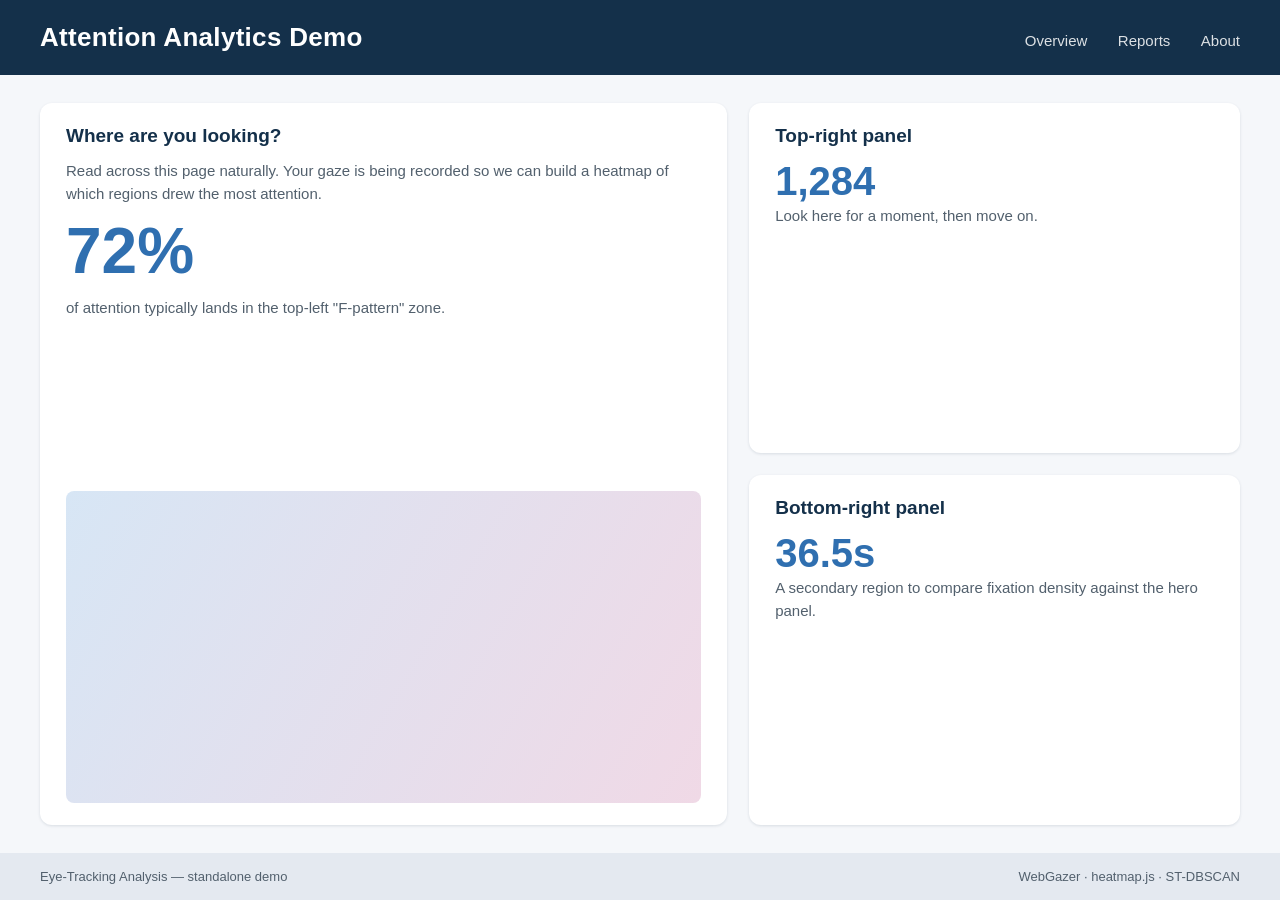
==== frontend/sample-page.html @ 4fcb4b33 "initial setup for Webgazer.js files (frontend, backend)" ====
<!doctype html>
<html lang="en">
<head>
  <meta charset="utf-8" />
  <meta name="viewport" content="width=device-width, initial-scale=1" />
  <title>Sample Page</title>
  <style>
    * { box-sizing: border-box; margin: 0; padding: 0; }
    html, body { width: 100%; height: 100%; overflow: hidden; }
    body {
      font-family: -apple-system, BlinkMacSystemFont, "Segoe UI", Roboto, Helvetica, Arial, sans-serif;
      color: #1f2933;
      background: #f5f7fa;
      display: grid;
      grid-template-rows: auto 1fr auto;
      height: 100vh;
    }
    header {
      background: #14304a;
      color: #fff;
      padding: 22px 40px;
      display: flex;
      align-items: baseline;
      justify-content: space-between;
    }
    header h1 { font-size: 26px; letter-spacing: .3px; }
    header nav span { margin-left: 26px; font-size: 15px; opacity: .85; }
    main {
      display: grid;
      grid-template-columns: 1.4fr 1fr;
      grid-template-rows: 1fr 1fr;
      gap: 22px;
      padding: 28px 40px;
    }
    .card {
      background: #fff;
      border-radius: 12px;
      padding: 22px 26px;
      box-shadow: 0 1px 3px rgba(16,42,67,.12);
      display: flex;
      flex-direction: column;
    }
    .card h2 { font-size: 19px; margin-bottom: 12px; color: #14304a; }
    .card p { font-size: 15px; line-height: 1.55; color: #52606d; }
    .hero { grid-row: 1 / span 2; }
    .hero .big-number { font-size: 64px; font-weight: 700; color: #2f6fb0; margin: 8px 0; }
    .stat { font-size: 40px; font-weight: 700; color: #2f6fb0; }
    .swatch {
      margin-top: auto;
      height: 46%;
      border-radius: 8px;
      background: linear-gradient(120deg, #d7e6f5, #f0d9e6);
    }
    footer {
      background: #e4e9f0;
      padding: 16px 40px;
      font-size: 13px;
      color: #52606d;
      display: flex;
      justify-content: space-between;
    }
  </style>
</head>
<body>
  <header>
    <h1 id="site-title">Attention Analytics Demo</h1>
    <nav>
      <span id="nav-overview">Overview</span>
      <span id="nav-reports">Reports</span>
      <span id="nav-about">About</span>
    </nav>
  </header>

  <main>
    <section class="card hero" id="card-hero">
      <h2>Where are you looking?</h2>
      <p>Read across this page naturally. Your gaze is being recorded so we can
         build a heatmap of which regions drew the most attention.</p>
      <div class="big-number" id="hero-number">72%</div>
      <p>of attention typically lands in the top-left "F-pattern" zone.</p>
      <div class="swatch" id="hero-swatch"></div>
    </section>

    <section class="card" id="card-stat-a">
      <h2>Top-right panel</h2>
      <div class="stat" id="stat-a">1,284</div>
      <p>Look here for a moment, then move on.</p>
    </section>

    <section class="card" id="card-stat-b">
      <h2>Bottom-right panel</h2>
      <div class="stat" id="stat-b">36.5s</div>
      <p>A secondary region to compare fixation density against the hero panel.</p>
    </section>
  </main>

  <footer>
    <span id="footer-left">Eye-Tracking Analysis &mdash; standalone demo</span>
    <span id="footer-right">WebGazer &middot; heatmap.js &middot; ST-DBSCAN</span>
  </footer>
</body>
</html>
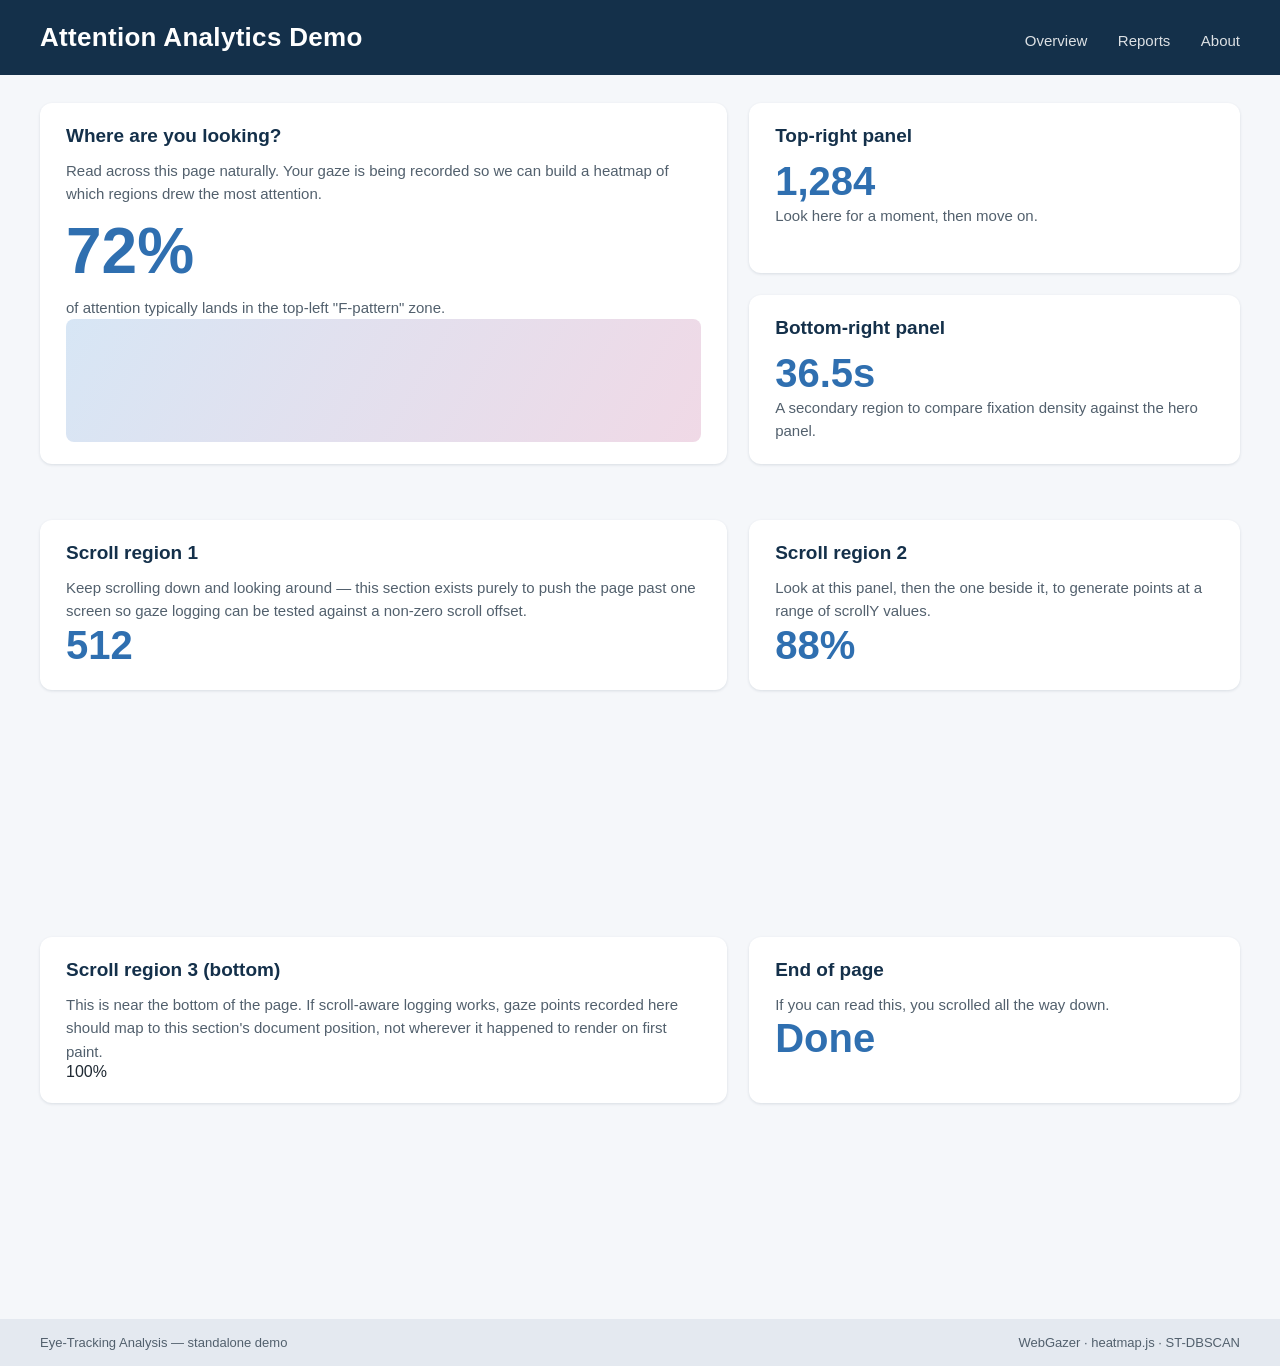
==== commit af4cba04: "make the sample page scrollable" ====
--- a/frontend/sample-page.html
+++ b/frontend/sample-page.html
@@ -6,14 +6,12 @@
   <title>Sample Page</title>
   <style>
     * { box-sizing: border-box; margin: 0; padding: 0; }
-    html, body { width: 100%; height: 100%; overflow: hidden; }
+    html, body { width: 100%; }
     body {
       font-family: -apple-system, BlinkMacSystemFont, "Segoe UI", Roboto, Helvetica, Arial, sans-serif;
       color: #1f2933;
       background: #f5f7fa;
-      display: grid;
-      grid-template-rows: auto 1fr auto;
-      height: 100vh;
+      min-height: 100vh;
     }
     header {
       background: #14304a;
@@ -94,6 +92,38 @@
     </section>
   </main>
 
+  <main id="scroll-section-1">
+    <section class="card" id="card-scroll-1">
+      <h2>Scroll region 1</h2>
+      <p>Keep scrolling down and looking around — this section exists purely to
+         push the page past one screen so gaze logging can be tested against a
+         non-zero scroll offset.</p>
+      <div class="stat" id="stat-c">512</div>
+    </section>
+    <section class="card" id="card-scroll-2">
+      <h2>Scroll region 2</h2>
+      <p>Look at this panel, then the one beside it, to generate points at a
+         range of scrollY values.</p>
+      <div class="stat" id="stat-d">88%</div>
+    </section>
+  </main>
+
+  <main id="scroll-section-2">
+    <section class="card" id="card-scroll-3">
+      <h2>Scroll region 3 (bottom)</h2>
+      <p>This is near the bottom of the page. If scroll-aware logging works,
+         gaze points recorded here should map to this section's document
+         position, not wherever it happened to render on first paint.</p>
+      <div class="big-number" id="scroll-number">100%</div>
+      <div class="swatch" id="scroll-swatch"></div>
+    </section>
+    <section class="card" id="card-scroll-4">
+      <h2>End of page</h2>
+      <p>If you can read this, you scrolled all the way down.</p>
+      <div class="stat" id="stat-e">Done</div>
+    </section>
+  </main>
+
   <footer>
     <span id="footer-left">Eye-Tracking Analysis &mdash; standalone demo</span>
     <span id="footer-right">WebGazer &middot; heatmap.js &middot; ST-DBSCAN</span>
